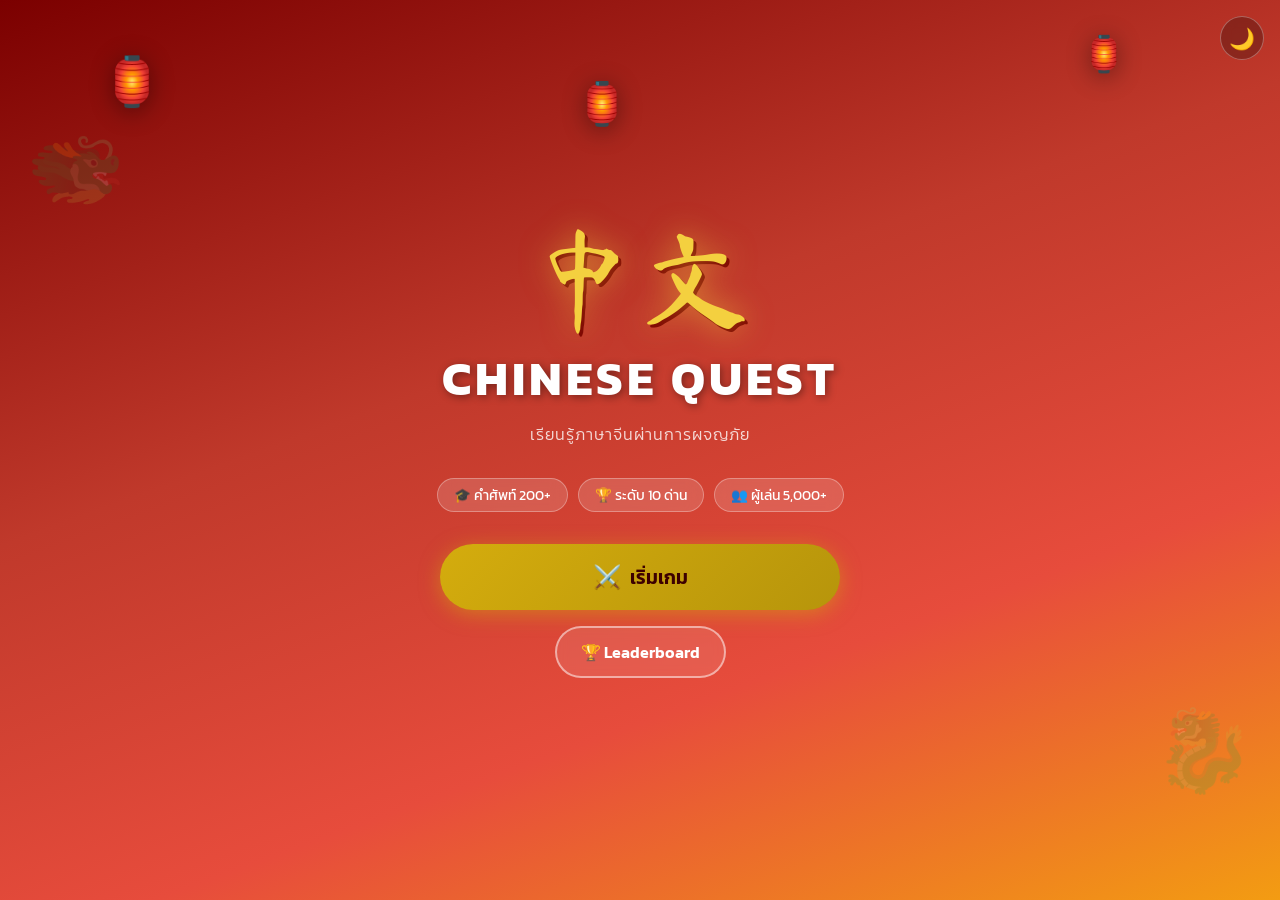
==== index.html @ a1ad199d "Add files via upload" ====
<!DOCTYPE html>
<html lang="th">
<head>
  <meta charset="UTF-8" />
  <meta name="viewport" content="width=device-width, initial-scale=1.0" />
  <title>Chinese Quest 🐉</title>
  <link rel="stylesheet" href="style.css" />
  <link href="https://fonts.googleapis.com/css2?family=Noto+Serif+SC:wght@400;700;900&family=Kanit:wght@300;400;600;700&family=Ma+Shan+Zheng&display=swap" rel="stylesheet" />
</head>
<body>

  <!-- ===== HOME PAGE ===== -->
  <div id="page-home" class="page active">
    <div class="home-bg">
      <div class="lantern lantern-1">🏮</div>
      <div class="lantern lantern-2">🏮</div>
      <div class="lantern lantern-3">🏮</div>
      <div class="dragon-deco top-left">🐲</div>
      <div class="dragon-deco bottom-right">🐉</div>
      <div class="cloud cloud-1">☁️</div>
      <div class="cloud cloud-2">☁️</div>
    </div>

    <div class="home-content">
      <div class="logo-wrapper">
        <div class="logo-chinese">中文</div>
        <div class="logo-title">Chinese Quest</div>
        <div class="logo-subtitle">เรียนรู้ภาษาจีนผ่านการผจญภัย</div>
      </div>

      <div class="home-stats">
        <div class="stat-pill">🎓 คำศัพท์ 200+</div>
        <div class="stat-pill">🏆 ระดับ 10 ด่าน</div>
        <div class="stat-pill">👥 ผู้เล่น 5,000+</div>
      </div>

      <div class="home-buttons">
        <button class="btn btn-primary btn-xl" onclick="window.location.href='game.html'">
          <span class="btn-icon">⚔️</span> เริ่มเกม
        </button>
        <div class="home-secondary-btns">
          <button class="btn btn-outline" onclick="window.location.href='leaderboard.html'">
            🏆 Leaderboard
          </button>
        </div>
      </div>

      <div class="dark-toggle" onclick="toggleDark()" title="Dark Mode">
        <span id="dark-icon">🌙</span>
      </div>
    </div>
  </div>

  <script>
    // Modal helpers
    function openModal(id)  { document.getElementById(id).classList.add('active'); }
    function closeModal(id) { document.getElementById(id).classList.remove('active'); }
    function closeModalOutside(e, id) { if (e.target.id === id) closeModal(id); }
    function switchModal(cId, oId) {
      closeModal(cId);
      setTimeout(() => openModal(oId), 200);
    }

    // Dark mode
    let isDark = false;
    function toggleDark() {
      isDark = !isDark;
      document.body.classList.toggle('dark', isDark);
      document.getElementById('dark-icon').textContent = isDark ? '☀️' : '🌙';
      localStorage.setItem('cq-dark', isDark ? '1' : '0');
    }
    (function () {
      if (localStorage.getItem('cq-dark') === '1') {
        isDark = true;
        document.body.classList.add('dark');
        const icon = document.getElementById('dark-icon');
        if (icon) icon.textContent = '☀️';
      }
    })();
  </script>
</body>
</html>
---- style.css ----
/* ============================================
   CHINESE QUEST - style.css
   ============================================ */

/* ---- CSS Variables ---- */
:root {
  --red:        #C0392B;
  --red-dark:   #922B21;
  --red-light:  #E74C3C;
  --gold:       #D4AC0D;
  --gold-light: #F4D03F;
  --gold-dark:  #B7950B;
  --white:      #FDFEFE;
  --off-white:  #FEF9E7;
  --bg:         #FFF5F5;
  --card-bg:    #FFFFFF;
  --text:       #2C1810;
  --text-soft:  #6D4C41;
  --border:     #F5CBA7;
  --shadow:     rgba(192,57,43,0.15);
  --correct:    #27AE60;
  --wrong:      #C0392B;
  --option-hover: #FEF5E7;
  --timer-ok:   #27AE60;
  --timer-warn: #E67E22;
  --timer-crit: #C0392B;
  --radius:     16px;
  --radius-sm:  10px;
}

body.dark {
  --bg:        #1A0A0A;
  --card-bg:   #2D1515;
  --text:      #FAEBD7;
  --text-soft: #D4A574;
  --border:    #5D2E2E;
  --shadow:    rgba(0,0,0,0.4);
  --off-white: #2D1515;
  --option-hover: #3D1F1F;
}

/* ---- Reset & Base ---- */
*, *::before, *::after { box-sizing: border-box; margin: 0; padding: 0; }

body {
  font-family: 'Kanit', sans-serif;
  background: var(--bg);
  color: var(--text);
  min-height: 100vh;
  overflow-x: hidden;
  transition: background 0.4s, color 0.4s;
}

/* ============================================
   PAGE SYSTEM
   ============================================ */
.page {
  display: none;
  min-height: 100vh;
  animation: pageFadeIn 0.4s ease;
}
.page.active { display: block; }

@keyframes pageFadeIn {
  from { opacity: 0; transform: translateY(12px); }
  to   { opacity: 1; transform: translateY(0); }
}

/* ============================================
   HOME PAGE
   ============================================ */
#page-home {
  position: relative;
  min-height: 100vh;
  background: linear-gradient(160deg, #7B0000 0%, #C0392B 40%, #E74C3C 70%, #F39C12 100%);
  overflow: hidden;
  display: flex;
  flex-direction: column;
  align-items: center;
  justify-content: center;
}

/* Decorative bg elements */
.home-bg { position: absolute; inset: 0; pointer-events: none; z-index: 0; }

.lantern {
  position: absolute;
  font-size: 3rem;
  animation: swing 3s ease-in-out infinite;
  filter: drop-shadow(0 4px 12px rgba(0,0,0,0.4));
}
.lantern-1 { top: 5%; left: 8%;  animation-delay: 0s; }
.lantern-2 { top: 3%; right: 12%; animation-delay: 0.8s; font-size: 2.2rem; }
.lantern-3 { top: 8%; left: 45%; animation-delay: 1.6s; font-size: 2.6rem; }

@keyframes swing {
  0%, 100% { transform: rotate(-8deg); }
  50%       { transform: rotate(8deg); }
}

.dragon-deco {
  position: absolute;
  font-size: 5rem;
  opacity: 0.15;
  animation: floatY 6s ease-in-out infinite;
}
.top-left    { top: 12%; left: 2%; animation-delay: 0s; transform: scaleX(-1); }
.bottom-right{ bottom: 10%; right: 2%; animation-delay: 3s; }

@keyframes floatY {
  0%, 100% { transform: translateY(0); }
  50%       { transform: translateY(-20px); }
}

.cloud {
  position: absolute;
  font-size: 2.5rem;
  opacity: 0.25;
  animation: driftX 12s linear infinite;
}
.cloud-1 { top: 60%; left: -5%; }
.cloud-2 { top: 40%; left: -5%; animation-delay: 6s; font-size: 1.8rem; }
@keyframes driftX {
  from { transform: translateX(0); }
  to   { transform: translateX(120vw); }
}

/* Home content */
.home-content {
  position: relative;
  z-index: 1;
  display: flex;
  flex-direction: column;
  align-items: center;
  gap: 32px;
  padding: 40px 20px;
  text-align: center;
}

.logo-wrapper {
  display: flex;
  flex-direction: column;
  align-items: center;
  gap: 8px;
}

.logo-chinese {
  font-family: 'Ma Shan Zheng', cursive;
  font-size: clamp(4rem, 12vw, 7rem);
  color: var(--gold-light);
  text-shadow: 0 0 30px rgba(244,208,63,0.6), 3px 3px 0 #7B0000;
  line-height: 1;
  animation: logoGlow 3s ease-in-out infinite;
}

@keyframes logoGlow {
  0%, 100% { text-shadow: 0 0 30px rgba(244,208,63,0.6), 3px 3px 0 #7B0000; }
  50%       { text-shadow: 0 0 60px rgba(244,208,63,0.9), 3px 3px 0 #7B0000; }
}

.logo-title {
  font-family: 'Kanit', sans-serif;
  font-weight: 700;
  font-size: clamp(1.8rem, 6vw, 3rem);
  color: #FFFFFF;
  letter-spacing: 4px;
  text-transform: uppercase;
  text-shadow: 2px 2px 8px rgba(0,0,0,0.4);
}

.logo-subtitle {
  font-size: clamp(0.85rem, 3vw, 1rem);
  color: rgba(255,255,255,0.8);
  font-weight: 300;
  letter-spacing: 1px;
}

/* Stats pills */
.home-stats {
  display: flex;
  gap: 10px;
  flex-wrap: wrap;
  justify-content: center;
}

.stat-pill {
  background: rgba(255,255,255,0.15);
  border: 1px solid rgba(255,255,255,0.3);
  backdrop-filter: blur(8px);
  color: #fff;
  padding: 6px 16px;
  border-radius: 999px;
  font-size: 0.85rem;
  font-weight: 400;
}

/* Buttons */
.home-buttons {
  display: flex;
  flex-direction: column;
  align-items: center;
  gap: 16px;
  width: 100%;
  max-width: 400px;
}

.home-secondary-btns {
  display: flex;
  gap: 10px;
  flex-wrap: wrap;
  justify-content: center;
}

/* Dark toggle */
.dark-toggle {
  position: fixed;
  top: 16px;
  right: 16px;
  z-index: 100;
  width: 44px;
  height: 44px;
  border-radius: 50%;
  background: rgba(0,0,0,0.25);
  display: flex;
  align-items: center;
  justify-content: center;
  cursor: pointer;
  font-size: 1.3rem;
  border: 1px solid rgba(255,255,255,0.3);
  transition: transform 0.2s, background 0.2s;
  backdrop-filter: blur(6px);
}
.dark-toggle:hover { transform: scale(1.1); background: rgba(0,0,0,0.4); }

/* ============================================
   BUTTONS
   ============================================ */
.btn {
  display: inline-flex;
  align-items: center;
  justify-content: center;
  gap: 8px;
  padding: 12px 24px;
  border-radius: 999px;
  border: none;
  cursor: pointer;
  font-family: 'Kanit', sans-serif;
  font-size: 1rem;
  font-weight: 600;
  transition: all 0.2s cubic-bezier(0.34,1.56,0.64,1);
  text-decoration: none;
}
.btn:active { transform: scale(0.95); }

.btn-primary {
  background: linear-gradient(135deg, var(--gold), var(--gold-dark));
  color: #3D0000;
  box-shadow: 0 4px 20px rgba(212,172,13,0.5);
}
.btn-primary:hover {
  background: linear-gradient(135deg, var(--gold-light), var(--gold));
  box-shadow: 0 6px 28px rgba(212,172,13,0.7);
  transform: translateY(-2px) scale(1.02);
}

.btn-gold {
  background: linear-gradient(135deg, #F4D03F, #D4AC0D);
  color: #3D0000;
  box-shadow: 0 4px 16px rgba(212,172,13,0.4);
}
.btn-gold:hover { transform: translateY(-2px) scale(1.02); }

.btn-outline {
  background: rgba(255,255,255,0.1);
  color: #fff;
  border: 2px solid rgba(255,255,255,0.5);
  backdrop-filter: blur(6px);
}
.btn-outline:hover {
  background: rgba(255,255,255,0.2);
  border-color: rgba(255,255,255,0.8);
  transform: translateY(-2px);
}

.btn-xl { padding: 16px 48px; font-size: 1.2rem; width: 100%; }
.btn-lg  { padding: 14px 36px; font-size: 1.05rem; }
.btn-block { width: 100%; display: flex; }
.btn-icon  { font-size: 1.2em; }

/* ============================================
   QUIZ PAGE
   ============================================ */
#page-quiz {
  display: none;
  flex-direction: column;
  min-height: 100vh;
  background: var(--bg);
  padding: 0;
}
#page-quiz.active { display: flex; }

.quiz-header {
  display: flex;
  justify-content: space-between;
  align-items: center;
  padding: 14px 20px;
  background: var(--card-bg);
  border-bottom: 2px solid var(--border);
  box-shadow: 0 2px 12px var(--shadow);
  gap: 12px;
  flex-wrap: wrap;
}

.btn-back {
  background: none;
  border: 2px solid var(--border);
  color: var(--text);
  padding: 8px 16px;
  border-radius: 999px;
  cursor: pointer;
  font-family: 'Kanit', sans-serif;
  font-size: 0.9rem;
  font-weight: 600;
  transition: all 0.2s;
}
.btn-back:hover { border-color: var(--red); color: var(--red); transform: translateX(-2px); }

.quiz-meta {
  display: flex;
  gap: 16px;
  align-items: center;
  font-weight: 600;
  font-size: 0.9rem;
}

.lives-display { font-size: 1.1rem; letter-spacing: 2px; }
.score-display { color: var(--red); }
.timer-display {
  background: var(--timer-ok);
  color: white;
  padding: 4px 14px;
  border-radius: 999px;
  font-size: 0.95rem;
  font-weight: 700;
  transition: background 0.3s;
  min-width: 70px;
  text-align: center;
}
.timer-display.warn { background: var(--timer-warn); }
.timer-display.crit { background: var(--timer-crit); animation: timerPulse 0.5s infinite; }

@keyframes timerPulse {
  0%, 100% { transform: scale(1); }
  50%       { transform: scale(1.08); }
}

/* Progress */
.progress-wrap {
  display: flex;
  align-items: center;
  gap: 12px;
  padding: 12px 20px;
  background: var(--card-bg);
  border-bottom: 1px solid var(--border);
}
.progress-bar {
  flex: 1;
  height: 10px;
  background: var(--border);
  border-radius: 999px;
  overflow: hidden;
}
.progress-fill {
  height: 100%;
  background: linear-gradient(90deg, var(--gold), var(--red));
  border-radius: 999px;
  transition: width 0.5s cubic-bezier(0.4,0,0.2,1);
  width: 0%;
}
.progress-text { font-size: 0.85rem; color: var(--text-soft); font-weight: 600; white-space: nowrap; }

/* Quiz card */
.quiz-card {
  flex: 1;
  display: flex;
  flex-direction: column;
  align-items: center;
  padding: 24px 20px;
  max-width: 640px;
  margin: 0 auto;
  width: 100%;
  gap: 16px;
}

.question-badge {
  background: linear-gradient(135deg, var(--red), var(--red-dark));
  color: white;
  padding: 4px 18px;
  border-radius: 999px;
  font-size: 0.8rem;
  font-weight: 600;
  letter-spacing: 1px;
  text-transform: uppercase;
}

.question-chinese {
  font-family: 'Ma Shan Zheng', cursive;
  font-size: clamp(4rem, 18vw, 7rem);
  color: var(--red);
  line-height: 1.1;
  text-shadow: 3px 3px 0 rgba(192,57,43,0.2);
  animation: charPop 0.4s cubic-bezier(0.34,1.56,0.64,1);
  text-align: center;
  cursor: pointer;
  transition: transform 0.15s;
}
.question-chinese:hover { transform: scale(1.06); }

@keyframes charPop {
  from { transform: scale(0.5); opacity: 0; }
  to   { transform: scale(1);   opacity: 1; }
}

/* ── Speak wrap: character + button side by side ── */
.chinese-speak-wrap {
  display: flex;
  align-items: center;
  justify-content: center;
  gap: 18px;
  width: 100%;
  flex-wrap: wrap;
}

/* ── Big glowing speak button ── */
.speak-btn {
  position: relative;
  display: flex;
  flex-direction: column;
  align-items: center;
  justify-content: center;
  gap: 4px;
  width: 72px;
  height: 72px;
  border-radius: 50%;
  border: 3px solid var(--gold);
  background: linear-gradient(135deg, #fff8e1, #fff3cd);
  cursor: pointer;
  overflow: hidden;
  transition: transform 0.2s cubic-bezier(0.34,1.56,0.64,1), box-shadow 0.2s;
  box-shadow: 0 4px 18px rgba(212,172,13,0.35), 0 0 0 0 rgba(212,172,13,0.4);
  flex-shrink: 0;
}
body.dark .speak-btn {
  background: linear-gradient(135deg, #3d2800, #5a3d00);
  border-color: var(--gold-light);
}
.speak-btn:hover {
  transform: scale(1.12);
  box-shadow: 0 6px 24px rgba(212,172,13,0.55), 0 0 0 6px rgba(212,172,13,0.15);
}
.speak-btn:active { transform: scale(0.95); }

.speak-btn.speaking {
  animation: speakPulse 0.8s ease-in-out infinite;
  border-color: var(--red);
  background: linear-gradient(135deg, #fff0f0, #ffe0e0);
  box-shadow: 0 0 0 0 rgba(192,57,43,0.5);
}
body.dark .speak-btn.speaking {
  background: linear-gradient(135deg, #3d0000, #5a1500);
}

@keyframes speakPulse {
  0%   { box-shadow: 0 0 0 0   rgba(192,57,43,0.6); }
  60%  { box-shadow: 0 0 0 14px rgba(192,57,43,0); }
  100% { box-shadow: 0 0 0 0   rgba(192,57,43,0); }
}

.speak-icon {
  font-size: 1.6rem;
  line-height: 1;
  transition: transform 0.2s;
  display: block;
}
.speak-btn.speaking .speak-icon {
  animation: iconBounce 0.4s ease-in-out infinite alternate;
}
@keyframes iconBounce {
  from { transform: scale(1); }
  to   { transform: scale(1.25); }
}

.speak-label {
  font-family: 'Kanit', sans-serif;
  font-size: 0.6rem;
  font-weight: 700;
  color: var(--gold-dark);
  letter-spacing: 0.5px;
  text-transform: uppercase;
  line-height: 1;
}
.speak-btn.speaking .speak-label { color: var(--red); }

/* Ripple */
.speak-ripple {
  position: absolute;
  inset: 0;
  border-radius: 50%;
  background: rgba(212,172,13,0.25);
  transform: scale(0);
  pointer-events: none;
}
.speak-btn.speaking .speak-ripple {
  animation: rippleOut 0.8s ease-out infinite;
}
@keyframes rippleOut {
  0%   { transform: scale(0.5); opacity: 0.6; }
  100% { transform: scale(2.2); opacity: 0; }
}

/* ── Pinyin + TTS status row ── */
.pinyin-wrap {
  display: flex;
  flex-direction: column;
  align-items: center;
  gap: 4px;
}

.question-pinyin {
  font-size: 1.2rem;
  color: var(--text-soft);
  font-style: italic;
  font-weight: 400;
}

/* TTS status chip */
.tts-status {
  font-size: 0.78rem;
  font-weight: 600;
  letter-spacing: 0.5px;
  color: var(--text-soft);
  min-height: 20px;
  transition: opacity 0.3s;
  text-align: center;
}
.tts-status.ok    { color: #27AE60; }
.tts-status.err   { color: var(--red); }
.tts-status.busy  { color: var(--gold-dark); }

.question-text {
  font-size: 1rem;
  color: var(--text);
  font-weight: 500;
  text-align: center;
}

/* Options */
.options-grid {
  display: grid;
  grid-template-columns: 1fr 1fr;
  gap: 12px;
  width: 100%;
  margin-top: 8px;
}

.option-btn {
  background: var(--card-bg);
  border: 2px solid var(--border);
  color: var(--text);
  border-radius: var(--radius);
  padding: 16px 12px;
  cursor: pointer;
  font-family: 'Kanit', sans-serif;
  font-size: 1rem;
  font-weight: 500;
  text-align: left;
  display: flex;
  align-items: center;
  gap: 10px;
  transition: all 0.2s cubic-bezier(0.34,1.56,0.64,1);
  position: relative;
  overflow: hidden;
  box-shadow: 0 2px 8px var(--shadow);
  min-height: 64px;
  animation: optionIn 0.35s cubic-bezier(0.34,1.56,0.64,1) both;
}
@keyframes optionIn {
  from { opacity: 0; transform: translateY(16px) scale(0.95); }
  to   { opacity: 1; transform: translateY(0)    scale(1); }
}
.option-btn:hover:not(:disabled) {
  border-color: var(--gold);
  background: var(--option-hover);
  transform: translateY(-3px) scale(1.02);
  box-shadow: 0 6px 20px var(--shadow);
}
.option-btn:disabled { cursor: default; }

.option-btn.correct {
  border-color: var(--correct);
  background: rgba(39,174,96,0.12);
  color: var(--correct);
  animation: correctBounce 0.4s cubic-bezier(0.34,1.56,0.64,1);
}
.option-btn.wrong {
  border-color: var(--wrong);
  background: rgba(192,57,43,0.1);
  color: var(--wrong);
  animation: wrongShake 0.4s ease;
}

@keyframes correctBounce {
  0%   { transform: scale(1); }
  40%  { transform: scale(1.08); }
  100% { transform: scale(1); }
}
@keyframes wrongShake {
  0%, 100% { transform: translateX(0); }
  20%       { transform: translateX(-6px); }
  40%       { transform: translateX(6px); }
  60%       { transform: translateX(-4px); }
  80%       { transform: translateX(4px); }
}

.option-letter {
  display: inline-block;
  width: 26px;
  height: 26px;
  line-height: 26px;
  background: var(--red);
  color: white;
  border-radius: 50%;
  font-size: 0.75rem;
  font-weight: 700;
  margin-right: 8px;
  flex-shrink: 0;
}

.option-btn.correct .option-letter { background: var(--correct); }
.option-btn.wrong   .option-letter { background: var(--wrong); }

/* Streak badge */
.streak-badge {
  display: inline-block;
  background: linear-gradient(135deg, #E67E22, #C0392B);
  color: white;
  padding: 6px 20px;
  border-radius: 999px;
  font-weight: 700;
  font-size: 0.95rem;
  box-shadow: 0 3px 12px rgba(230,126,34,0.45);
  animation: streakPop 0.4s cubic-bezier(0.34,1.56,0.64,1);
}
@keyframes streakPop {
  from { transform: scale(0.6); opacity: 0; }
  to   { transform: scale(1);   opacity: 1; }
}

/* result stats — 4 items */
.result-stats {
  display: grid;
  grid-template-columns: repeat(4, 1fr);
  gap: 10px;
  background: var(--bg);
  border-radius: var(--radius);
  padding: 14px 12px;
  width: 100%;
}
@media (max-width: 400px) {
  .result-stats { grid-template-columns: repeat(2, 1fr); }
}

/* Streak footer */
.quiz-footer { padding: 10px 20px; text-align: center; min-height: 48px; }
.streak-display { min-height: 36px; display: flex; align-items: center; justify-content: center; }
.feedback-overlay {
  position: fixed;
  inset: 0;
  z-index: 200;
  display: flex;
  align-items: center;
  justify-content: center;
  pointer-events: none;
}
.feedback-overlay.hidden { display: none; }

.feedback-content {
  font-size: clamp(2rem, 10vw, 4rem);
  animation: feedbackAnim 0.7s cubic-bezier(0.34,1.56,0.64,1) forwards;
  text-shadow: 0 4px 20px rgba(0,0,0,0.3);
}
@keyframes feedbackAnim {
  0%   { opacity: 0; transform: scale(0.3) translateY(40px); }
  50%  { opacity: 1; transform: scale(1.2) translateY(-10px); }
  80%  { transform: scale(0.95) translateY(0); }
  100% { opacity: 0; transform: scale(0.8) translateY(-30px); }
}

/* ============================================
   FEEDBACK OVERLAY
   ============================================ */
#page-result {
  display: none;
  align-items: center;
  justify-content: center;
  min-height: 100vh;
  background: linear-gradient(160deg, #7B0000, #C0392B, #E67E22);
  padding: 20px;
  position: relative;
  overflow: hidden;
}
#page-result.active { display: flex; }

.result-bg {
  position: absolute;
  inset: 0;
  pointer-events: none;
}

.confetti-wrap {
  position: absolute;
  inset: 0;
  overflow: hidden;
}

.confetti-piece {
  position: absolute;
  width: 10px;
  height: 10px;
  border-radius: 2px;
  animation: confettiFall linear infinite;
}
@keyframes confettiFall {
  0%   { transform: translateY(-100px) rotate(0deg); opacity: 1; }
  100% { transform: translateY(110vh)  rotate(720deg); opacity: 0.2; }
}

.result-card {
  position: relative;
  background: var(--card-bg);
  border-radius: 24px;
  padding: 40px 32px;
  max-width: 480px;
  width: 100%;
  text-align: center;
  box-shadow: 0 24px 80px rgba(0,0,0,0.4);
  animation: cardSlideUp 0.6s cubic-bezier(0.34,1.56,0.64,1);
  display: flex;
  flex-direction: column;
  gap: 20px;
  align-items: center;
}
@keyframes cardSlideUp {
  from { opacity: 0; transform: translateY(60px) scale(0.9); }
  to   { opacity: 1; transform: translateY(0) scale(1); }
}

.result-rank {
  font-size: 4rem;
  animation: rankBounce 1s cubic-bezier(0.34,1.56,0.64,1) 0.3s both;
}
@keyframes rankBounce {
  from { transform: scale(0); rotate: -20deg; }
  to   { transform: scale(1); rotate: 0deg; }
}
.result-rank-label {
  font-size: 1.4rem;
  font-weight: 700;
  color: var(--gold);
  letter-spacing: 2px;
  text-transform: uppercase;
}
.result-score-wrap { display: flex; align-items: baseline; gap: 4px; }
.result-score {
  font-size: 4rem;
  font-weight: 700;
  color: var(--red);
  line-height: 1;
  font-family: 'Noto Serif SC', serif;
}
.result-max { font-size: 1.2rem; color: var(--text-soft); }
.result-score-label { font-size: 0.9rem; color: var(--text-soft); margin-bottom: -8px; }

.result-stat { text-align: center; }
.result-stat-val {
  font-size: 1.6rem;
  font-weight: 700;
  color: var(--text);
  font-family: 'Noto Serif SC', serif;
}
.result-stat-label { font-size: 0.75rem; color: var(--text-soft); margin-top: 2px; }

.result-message {
  font-size: 1rem;
  color: var(--text-soft);
  font-weight: 400;
  font-style: italic;
}
.result-buttons {
  display: flex;
  flex-direction: column;
  gap: 10px;
  width: 100%;
}

/* ============================================
   LEADERBOARD
   ============================================ */
#page-leaderboard {
  display: none;
  flex-direction: column;
  min-height: 100vh;
  background: var(--bg);
}
#page-leaderboard.active { display: flex; }

.lb-header {
  background: linear-gradient(135deg, var(--red-dark), var(--red));
  color: white;
  padding: 20px 24px 28px;
  text-align: center;
  position: relative;
}
.lb-header .btn-back { position: absolute; left: 16px; top: 20px; border-color: rgba(255,255,255,0.4); color: white; }
.lb-header .btn-back:hover { border-color: white; color: white; background: rgba(255,255,255,0.15); }
.lb-title { font-size: 1.8rem; font-weight: 700; letter-spacing: 2px; }
.lb-subtitle { font-size: 0.9rem; opacity: 0.8; margin-top: 4px; }

/* Podium */
.lb-podium {
  display: flex;
  align-items: flex-end;
  justify-content: center;
  gap: 0;
  background: linear-gradient(135deg, var(--red-dark), var(--red));
  padding: 0 24px 24px;
}

.podium-item {
  display: flex;
  flex-direction: column;
  align-items: center;
  flex: 1;
  max-width: 120px;
}
.podium-crown { font-size: 1.5rem; margin-bottom: 4px; }
.podium-avatar { font-size: 2rem; margin-bottom: 4px; }
.podium-name { font-size: 0.75rem; color: white; font-weight: 600; margin-bottom: 4px; text-align: center; line-height: 1.2; }
.podium-score { font-size: 0.85rem; color: var(--gold-light); font-weight: 700; margin-bottom: 6px; }

.podium-block {
  width: 100%;
  border-radius: 8px 8px 0 0;
  display: flex;
  align-items: center;
  justify-content: center;
  font-size: 1.5rem;
  font-weight: 700;
  color: rgba(255,255,255,0.9);
}
.p1 { height: 80px; background: var(--gold); }
.p2 { height: 60px; background: #B0BEC5; }
.p3 { height: 45px; background: #A1887F; }

/* LB List */
.lb-list {
  flex: 1;
  padding: 16px;
  display: flex;
  flex-direction: column;
  gap: 10px;
  max-width: 640px;
  margin: 0 auto;
  width: 100%;
}

.lb-row {
  display: flex;
  align-items: center;
  gap: 14px;
  background: var(--card-bg);
  border-radius: var(--radius);
  padding: 14px 18px;
  border: 2px solid var(--border);
  box-shadow: 0 2px 8px var(--shadow);
  transition: transform 0.2s, border-color 0.2s;
  animation: rowSlide 0.4s ease both;
}
.lb-row:hover { transform: translateX(4px); border-color: var(--gold); }

@keyframes rowSlide {
  from { opacity: 0; transform: translateX(-20px); }
  to   { opacity: 1; transform: translateX(0); }
}

.lb-rank-num {
  width: 32px;
  height: 32px;
  border-radius: 50%;
  background: var(--bg);
  border: 2px solid var(--border);
  display: flex;
  align-items: center;
  justify-content: center;
  font-weight: 700;
  font-size: 0.85rem;
  color: var(--text-soft);
  flex-shrink: 0;
}
.lb-avatar { font-size: 1.6rem; }
.lb-info { flex: 1; }
.lb-name { font-weight: 600; font-size: 0.95rem; }
.lb-level { font-size: 0.78rem; color: var(--text-soft); }
.lb-score { font-weight: 700; color: var(--red); font-size: 1rem; font-family: 'Noto Serif SC', serif; }
.lb-badge { font-size: 1.2rem; }

.lb-footer { padding: 20px; text-align: center; }

/* ============================================
   MODALS
   ============================================ */
.modal-overlay {
  position: fixed;
  inset: 0;
  background: rgba(0,0,0,0.6);
  backdrop-filter: blur(6px);
  z-index: 300;
  display: none;
  align-items: center;
  justify-content: center;
  padding: 20px;
  animation: overlayIn 0.2s ease;
}
.modal-overlay.active { display: flex; }
@keyframes overlayIn {
  from { opacity: 0; }
  to   { opacity: 1; }
}

.modal-card {
  background: var(--card-bg);
  border-radius: 24px;
  max-width: 420px;
  width: 100%;
  box-shadow: 0 24px 60px rgba(0,0,0,0.4);
  animation: modalPop 0.35s cubic-bezier(0.34,1.56,0.64,1);
  overflow: hidden;
}
@keyframes modalPop {
  from { transform: scale(0.8) translateY(20px); opacity: 0; }
  to   { transform: scale(1)   translateY(0);    opacity: 1; }
}

.modal-header {
  background: linear-gradient(135deg, var(--red-dark), var(--red));
  color: white;
  padding: 20px 24px;
  display: flex;
  justify-content: space-between;
  align-items: center;
}
.modal-header h3 { font-size: 1.2rem; font-weight: 700; }
.modal-close {
  background: rgba(255,255,255,0.2);
  border: none;
  color: white;
  width: 32px;
  height: 32px;
  border-radius: 50%;
  cursor: pointer;
  font-size: 0.9rem;
  display: flex;
  align-items: center;
  justify-content: center;
  transition: background 0.2s;
}
.modal-close:hover { background: rgba(255,255,255,0.35); }

.modal-body { padding: 28px 24px; display: flex; flex-direction: column; gap: 16px; }

.form-group { display: flex; flex-direction: column; gap: 6px; }
.form-group label { font-size: 0.85rem; font-weight: 600; color: var(--text-soft); }
.form-input {
  padding: 12px 16px;
  border: 2px solid var(--border);
  border-radius: var(--radius-sm);
  font-family: 'Kanit', sans-serif;
  font-size: 1rem;
  background: var(--bg);
  color: var(--text);
  outline: none;
  transition: border-color 0.2s, box-shadow 0.2s;
}
.form-input:focus {
  border-color: var(--gold);
  box-shadow: 0 0 0 3px rgba(212,172,13,0.2);
}

.modal-switch { text-align: center; font-size: 0.85rem; color: var(--text-soft); }
.modal-switch a { color: var(--red); text-decoration: none; font-weight: 600; }
.modal-switch a:hover { text-decoration: underline; }

/* ============================================
   RESPONSIVE
   ============================================ */
@media (max-width: 480px) {
  .options-grid { grid-template-columns: 1fr; }
  .result-stats { gap: 12px; padding: 12px 16px; }
  .result-card { padding: 28px 20px; }
  .lb-podium { padding: 0 12px 20px; }
  .quiz-meta { gap: 8px; font-size: 0.8rem; }
  .home-secondary-btns { flex-direction: column; align-items: center; }
  .home-secondary-btns .btn { width: 100%; max-width: 260px; }
  .speak-btn { width: 60px; height: 60px; }
  .speak-icon { font-size: 1.3rem; }
  .chinese-speak-wrap { gap: 12px; }
}

@media (max-width: 360px) {
  .logo-chinese { font-size: 3.5rem; }
  .option-btn { padding: 12px 8px; font-size: 0.9rem; }
  .speak-btn { width: 52px; height: 52px; }
}

/* ── "tap to hear" tooltip on the character ── */
.question-chinese::after {
  content: "แตะเพื่อฟังเสียง 🔊";
  display: block;
  font-family: 'Kanit', sans-serif;
  font-size: 0.65rem;
  color: var(--text-soft);
  letter-spacing: 0.5px;
  font-style: normal;
  margin-top: -8px;
  opacity: 0.7;
  font-weight: 400;
}
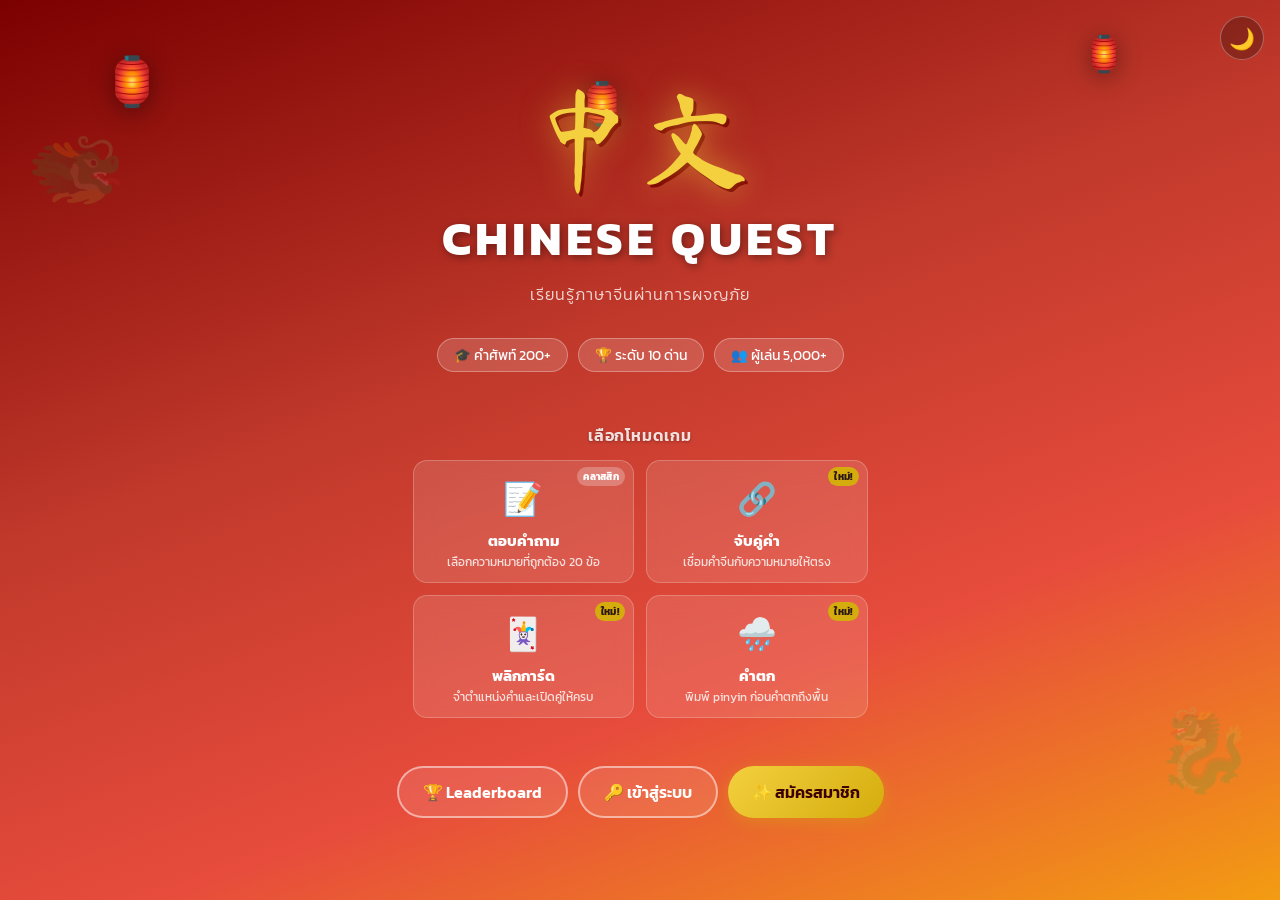
==== commit 245c8858: "Add files via upload" ====
--- a/index.html
+++ b/index.html
@@ -34,15 +34,55 @@
         <div class="stat-pill">👥 ผู้เล่น 5,000+</div>
       </div>
 
-      <div class="home-buttons">
-        <button class="btn btn-primary btn-xl" onclick="window.location.href='game.html'">
-          <span class="btn-icon">⚔️</span> เริ่มเกม
+      <!-- ===== GAME SELECTION ===== -->
+      <div class="game-select-section">
+        <div class="game-select-title">เลือกโหมดเกม</div>
+        <div class="game-cards-grid">
+          <a href="game.html" class="game-card game-card--quiz">
+            <div class="game-card__icon">📝</div>
+            <div class="game-card__info">
+              <div class="game-card__name">ตอบคำถาม</div>
+              <div class="game-card__desc">เลือกความหมายที่ถูกต้อง 20 ข้อ</div>
+            </div>
+            <div class="game-card__badge">คลาสสิก</div>
+          </a>
+          <a href="match.html" class="game-card game-card--match">
+            <div class="game-card__icon">🔗</div>
+            <div class="game-card__info">
+              <div class="game-card__name">จับคู่คำ</div>
+              <div class="game-card__desc">เชื่อมคำจีนกับความหมายให้ตรง</div>
+            </div>
+            <div class="game-card__badge">ใหม่!</div>
+          </a>
+          <a href="memory.html" class="game-card game-card--memory">
+            <div class="game-card__icon">🃏</div>
+            <div class="game-card__info">
+              <div class="game-card__name">พลิกการ์ด</div>
+              <div class="game-card__desc">จำตำแหน่งคำและเปิดคู่ให้ครบ</div>
+            </div>
+            <div class="game-card__badge">ใหม่!</div>
+          </a>
+          <a href="falling.html" class="game-card game-card--falling">
+            <div class="game-card__icon">🌧️</div>
+            <div class="game-card__info">
+              <div class="game-card__name">คำตก</div>
+              <div class="game-card__desc">พิมพ์ pinyin ก่อนคำตกถึงพื้น</div>
+            </div>
+            <div class="game-card__badge">ใหม่!</div>
+          </a>
+        </div>
+      </div>
+
+      <div class="home-secondary-btns" style="margin-top:1rem;">
+        <button class="btn btn-outline" onclick="window.location.href='leaderboard.html'">
+          🏆 Leaderboard
         </button>
-        <div class="home-secondary-btns">
-          <button class="btn btn-outline" onclick="window.location.href='leaderboard.html'">
-            🏆 Leaderboard
-          </button>
-        </div>
+        <button class="btn btn-outline" onclick="openModal('modal-login')">
+          🔑 เข้าสู่ระบบ
+        </button>
+        <button class="btn btn-gold" onclick="openModal('modal-register')">
+          ✨ สมัครสมาชิก
+        </button>
       </div>
 
       <div class="dark-toggle" onclick="toggleDark()" title="Dark Mode">
@@ -51,8 +91,55 @@
     </div>
   </div>
 
+  <!-- ===== MODAL LOGIN ===== -->
+  <div id="modal-login" class="modal-overlay" onclick="closeModalOutside(event,'modal-login')">
+    <div class="modal-card">
+      <div class="modal-header">
+        <h3>🔑 เข้าสู่ระบบ</h3>
+        <button class="modal-close" onclick="closeModal('modal-login')">✕</button>
+      </div>
+      <div class="modal-body">
+        <div class="form-group">
+          <label>ชื่อผู้ใช้</label>
+          <input type="text" class="form-input" placeholder="กรอกชื่อผู้ใช้" />
+        </div>
+        <div class="form-group">
+          <label>รหัสผ่าน</label>
+          <input type="password" class="form-input" placeholder="กรอกรหัสผ่าน" />
+        </div>
+        <button class="btn btn-primary btn-block" onclick="closeModal('modal-login')">เข้าสู่ระบบ</button>
+        <p class="modal-switch">ยังไม่มีบัญชี? <a href="#" onclick="switchModal('modal-login','modal-register')">สมัครสมาชิก</a></p>
+      </div>
+    </div>
+  </div>
+
+  <!-- ===== MODAL REGISTER ===== -->
+  <div id="modal-register" class="modal-overlay" onclick="closeModalOutside(event,'modal-register')">
+    <div class="modal-card">
+      <div class="modal-header">
+        <h3>✨ สมัครสมาชิก</h3>
+        <button class="modal-close" onclick="closeModal('modal-register')">✕</button>
+      </div>
+      <div class="modal-body">
+        <div class="form-group">
+          <label>ชื่อผู้ใช้</label>
+          <input type="text" class="form-input" placeholder="ตั้งชื่อผู้ใช้" />
+        </div>
+        <div class="form-group">
+          <label>อีเมล</label>
+          <input type="email" class="form-input" placeholder="กรอกอีเมล" />
+        </div>
+        <div class="form-group">
+          <label>รหัสผ่าน</label>
+          <input type="password" class="form-input" placeholder="ตั้งรหัสผ่าน" />
+        </div>
+        <button class="btn btn-gold btn-block" onclick="closeModal('modal-register')">สมัครสมาชิก</button>
+        <p class="modal-switch">มีบัญชีแล้ว? <a href="#" onclick="switchModal('modal-register','modal-login')">เข้าสู่ระบบ</a></p>
+      </div>
+    </div>
+  </div>
+
   <script>
-    // Modal helpers
     function openModal(id)  { document.getElementById(id).classList.add('active'); }
     function closeModal(id) { document.getElementById(id).classList.remove('active'); }
     function closeModalOutside(e, id) { if (e.target.id === id) closeModal(id); }
@@ -60,8 +147,6 @@
       closeModal(cId);
       setTimeout(() => openModal(oId), 200);
     }
-
-    // Dark mode
     let isDark = false;
     function toggleDark() {
       isDark = !isDark;
--- a/style.css
+++ b/style.css
@@ -1035,3 +1035,253 @@
   opacity: 0.7;
   font-weight: 400;
 }
+
+/* ============================================
+   GAME SELECTION (Home Page)
+   ============================================ */
+.game-select-section {
+  width: 100%;
+  max-width: 520px;
+  margin: 1.2rem auto 0;
+  padding: 0 1rem;
+}
+.game-select-title {
+  text-align: center;
+  font-size: 1rem;
+  font-weight: 600;
+  color: rgba(255,255,255,0.85);
+  letter-spacing: 0.05em;
+  margin-bottom: 0.8rem;
+  text-shadow: 0 1px 3px rgba(0,0,0,0.3);
+}
+.game-cards-grid {
+  display: grid;
+  grid-template-columns: 1fr 1fr;
+  gap: 0.75rem;
+}
+.game-card {
+  display: flex;
+  flex-direction: column;
+  align-items: center;
+  background: rgba(255,255,255,0.12);
+  backdrop-filter: blur(10px);
+  border: 1.5px solid rgba(255,255,255,0.22);
+  border-radius: 14px;
+  padding: 0.9rem 0.7rem 0.75rem;
+  text-decoration: none;
+  color: #fff;
+  cursor: pointer;
+  transition: transform 0.18s, background 0.18s, box-shadow 0.18s;
+  position: relative;
+  overflow: hidden;
+}
+.game-card:hover {
+  transform: translateY(-3px) scale(1.02);
+  background: rgba(255,255,255,0.22);
+  box-shadow: 0 8px 24px rgba(0,0,0,0.25);
+}
+.game-card:active { transform: scale(0.97); }
+.game-card__icon { font-size: 2rem; margin-bottom: 0.35rem; }
+.game-card__name { font-size: 0.95rem; font-weight: 700; margin-bottom: 0.2rem; }
+.game-card__desc { font-size: 0.72rem; opacity: 0.82; text-align: center; line-height: 1.3; }
+.game-card__badge {
+  position: absolute;
+  top: 6px; right: 8px;
+  font-size: 0.62rem;
+  font-weight: 700;
+  padding: 2px 6px;
+  border-radius: 20px;
+  letter-spacing: 0.03em;
+}
+.game-card--quiz .game-card__badge   { background: rgba(255,255,255,0.25); }
+.game-card--match .game-card__badge  { background: #D4AC0D; color: #2C1810; }
+.game-card--memory .game-card__badge { background: #D4AC0D; color: #2C1810; }
+.game-card--falling .game-card__badge{ background: #D4AC0D; color: #2C1810; }
+
+/* ============================================
+   MATCH GAME
+   ============================================ */
+.match-arena {
+  display: flex;
+  gap: 0.6rem;
+  padding: 1rem 0.8rem;
+  max-width: 500px;
+  margin: 0 auto;
+}
+.match-col {
+  flex: 1;
+  display: flex;
+  flex-direction: column;
+  gap: 0.5rem;
+}
+.match-btn {
+  width: 100%;
+  padding: 0.7rem 0.5rem;
+  border: 2px solid var(--border);
+  border-radius: var(--radius-sm);
+  background: var(--card-bg);
+  color: var(--text);
+  font-family: inherit;
+  font-size: 1rem;
+  font-weight: 600;
+  cursor: pointer;
+  transition: all 0.15s;
+  text-align: center;
+  line-height: 1.2;
+}
+.match-btn--chinese { font-family: 'Noto Serif SC', serif; font-size: 1.3rem; }
+.match-btn:hover:not(:disabled) { border-color: var(--gold); background: var(--option-hover); transform: scale(1.02); }
+.match-btn.selected { border-color: var(--gold); background: #FEF9E7; box-shadow: 0 0 0 3px rgba(212,172,13,0.25); }
+body.dark .match-btn.selected { background: #3D2F00; }
+.match-btn.matched { background: #EAFAF1; border-color: var(--correct); color: var(--correct); opacity: 0.7; }
+body.dark .match-btn.matched { background: #0D3320; }
+.match-btn.wrong-flash { animation: wrongFlash 0.4s ease; }
+@keyframes wrongFlash {
+  0%,100% { background: var(--card-bg); }
+  50% { background: #FADBD8; border-color: var(--wrong); }
+}
+.match-result-overlay {
+  position: fixed; inset: 0;
+  background: rgba(0,0,0,0.6);
+  display: flex; align-items: center; justify-content: center;
+  z-index: 200;
+  animation: pageFadeIn 0.3s ease;
+}
+.match-result-overlay.hidden { display: none; }
+.match-result-card {
+  background: var(--card-bg);
+  border-radius: 20px;
+  padding: 2rem 2.5rem;
+  text-align: center;
+  box-shadow: 0 20px 60px rgba(0,0,0,0.4);
+  animation: popIn 0.3s ease;
+}
+@keyframes popIn {
+  from { transform: scale(0.85); opacity: 0; }
+  to { transform: scale(1); opacity: 1; }
+}
+
+/* ============================================
+   MEMORY GAME
+   ============================================ */
+.memory-grid {
+  display: grid;
+  grid-template-columns: repeat(4, 1fr);
+  gap: 0.5rem;
+  padding: 0.8rem;
+  max-width: 480px;
+  margin: 0 auto;
+}
+.mem-card {
+  aspect-ratio: 3/4;
+  cursor: pointer;
+  perspective: 600px;
+}
+.mem-card-inner {
+  position: relative;
+  width: 100%; height: 100%;
+  transform-style: preserve-3d;
+  transition: transform 0.45s ease;
+  border-radius: 10px;
+}
+.mem-card.flipped .mem-card-inner,
+.mem-card.mem-matched .mem-card-inner {
+  transform: rotateY(180deg);
+}
+.mem-card-front, .mem-card-back {
+  position: absolute; inset: 0;
+  backface-visibility: hidden;
+  border-radius: 10px;
+  display: flex; align-items: center; justify-content: center;
+  font-size: 1.5rem;
+  border: 2px solid var(--border);
+}
+.mem-card-front {
+  background: linear-gradient(135deg, #C0392B, #922B21);
+  color: white;
+  font-size: 1.8rem;
+}
+.mem-card-back {
+  transform: rotateY(180deg);
+  background: var(--card-bg);
+  color: var(--text);
+}
+.mem-card-back.mem-chinese { font-family: 'Noto Serif SC', serif; font-size: 1.4rem; font-weight: 700; color: var(--red); }
+.mem-card-back.mem-thai    { font-size: 0.85rem; font-weight: 600; text-align: center; padding: 0.3rem; }
+.mem-card.mem-matched .mem-card-front { background: linear-gradient(135deg,#27AE60,#1E8449); }
+.mem-card.mem-matched .mem-card-back  { background: #EAFAF1; border-color: var(--correct); }
+body.dark .mem-card.mem-matched .mem-card-back { background: #0D3320; }
+
+/* ============================================
+   FALLING WORDS GAME
+   ============================================ */
+.falling-arena {
+  position: relative;
+  width: 100%;
+  height: calc(100vh - 240px);
+  min-height: 220px;
+  overflow: hidden;
+  background: linear-gradient(180deg, rgba(120,0,0,0.05) 0%, rgba(192,57,43,0.08) 100%);
+  border-bottom: 3px solid var(--red);
+}
+.falling-word {
+  position: absolute;
+  font-family: 'Noto Serif SC', serif;
+  font-size: 1.5rem;
+  font-weight: 700;
+  color: var(--red);
+  background: var(--card-bg);
+  border: 2px solid var(--border);
+  border-radius: 10px;
+  padding: 0.35rem 0.7rem;
+  box-shadow: 0 4px 12px var(--shadow);
+  transition: top 0.05s linear;
+  cursor: default;
+  user-select: none;
+  animation: wordAppear 0.2s ease;
+}
+@keyframes wordAppear {
+  from { opacity: 0; transform: scale(0.7); }
+  to   { opacity: 1; transform: scale(1); }
+}
+.falling-word.fall-hit {
+  animation: hitBurst 0.3s ease forwards;
+}
+@keyframes hitBurst {
+  0%   { transform: scale(1); opacity: 1; }
+  50%  { transform: scale(1.4); opacity: 0.8; background: #EAFAF1; }
+  100% { transform: scale(0); opacity: 0; }
+}
+.falling-word.fall-wrong-flash {
+  animation: fallingWrongFlash 0.3s ease;
+}
+@keyframes fallingWrongFlash {
+  0%,100% {}
+  50% { background: #FADBD8; border-color: var(--wrong); }
+}
+.falling-input-zone {
+  padding: 0.6rem 0.8rem;
+  background: var(--card-bg);
+  border-top: 1px solid var(--border);
+}
+.falling-options {
+  display: grid;
+  grid-template-columns: 1fr 1fr;
+  gap: 0.5rem;
+  max-width: 500px;
+  margin: 0 auto;
+}
+.falling-opt-btn {
+  padding: 0.6rem 0.5rem;
+  border: 2px solid var(--border);
+  border-radius: var(--radius-sm);
+  background: var(--card-bg);
+  color: var(--text);
+  font-family: inherit;
+  font-size: 0.9rem;
+  font-weight: 600;
+  cursor: pointer;
+  transition: all 0.15s;
+}
+.falling-opt-btn:hover { border-color: var(--gold); background: var(--option-hover); transform: scale(1.02); }
+.falling-opt-btn:active { transform: scale(0.96); }
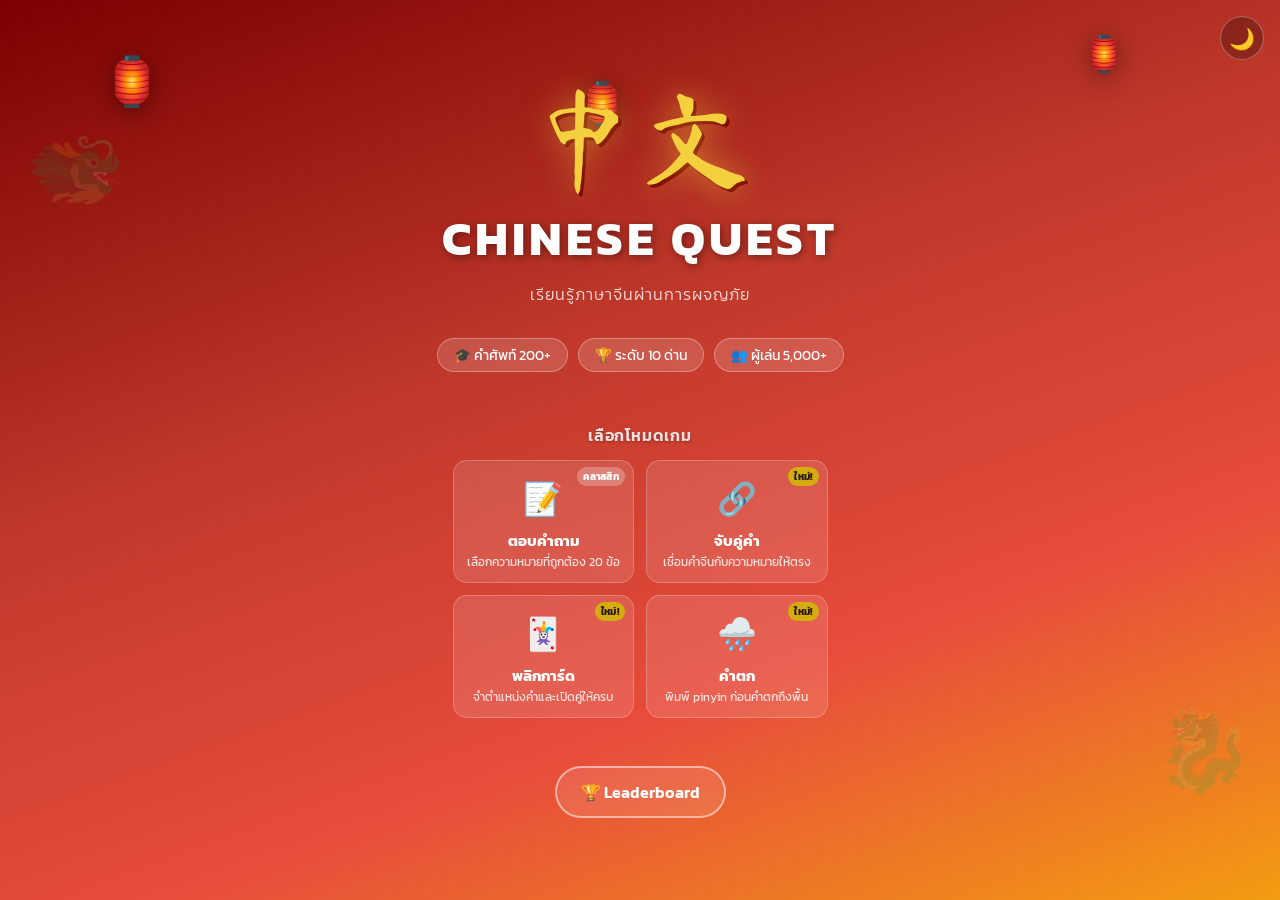
==== commit c64a0f64: "Add files via upload" ====
--- a/index.html
+++ b/index.html
@@ -77,64 +77,10 @@
         <button class="btn btn-outline" onclick="window.location.href='leaderboard.html'">
           🏆 Leaderboard
         </button>
-        <button class="btn btn-outline" onclick="openModal('modal-login')">
-          🔑 เข้าสู่ระบบ
-        </button>
-        <button class="btn btn-gold" onclick="openModal('modal-register')">
-          ✨ สมัครสมาชิก
-        </button>
       </div>
 
       <div class="dark-toggle" onclick="toggleDark()" title="Dark Mode">
         <span id="dark-icon">🌙</span>
-      </div>
-    </div>
-  </div>
-
-  <!-- ===== MODAL LOGIN ===== -->
-  <div id="modal-login" class="modal-overlay" onclick="closeModalOutside(event,'modal-login')">
-    <div class="modal-card">
-      <div class="modal-header">
-        <h3>🔑 เข้าสู่ระบบ</h3>
-        <button class="modal-close" onclick="closeModal('modal-login')">✕</button>
-      </div>
-      <div class="modal-body">
-        <div class="form-group">
-          <label>ชื่อผู้ใช้</label>
-          <input type="text" class="form-input" placeholder="กรอกชื่อผู้ใช้" />
-        </div>
-        <div class="form-group">
-          <label>รหัสผ่าน</label>
-          <input type="password" class="form-input" placeholder="กรอกรหัสผ่าน" />
-        </div>
-        <button class="btn btn-primary btn-block" onclick="closeModal('modal-login')">เข้าสู่ระบบ</button>
-        <p class="modal-switch">ยังไม่มีบัญชี? <a href="#" onclick="switchModal('modal-login','modal-register')">สมัครสมาชิก</a></p>
-      </div>
-    </div>
-  </div>
-
-  <!-- ===== MODAL REGISTER ===== -->
-  <div id="modal-register" class="modal-overlay" onclick="closeModalOutside(event,'modal-register')">
-    <div class="modal-card">
-      <div class="modal-header">
-        <h3>✨ สมัครสมาชิก</h3>
-        <button class="modal-close" onclick="closeModal('modal-register')">✕</button>
-      </div>
-      <div class="modal-body">
-        <div class="form-group">
-          <label>ชื่อผู้ใช้</label>
-          <input type="text" class="form-input" placeholder="ตั้งชื่อผู้ใช้" />
-        </div>
-        <div class="form-group">
-          <label>อีเมล</label>
-          <input type="email" class="form-input" placeholder="กรอกอีเมล" />
-        </div>
-        <div class="form-group">
-          <label>รหัสผ่าน</label>
-          <input type="password" class="form-input" placeholder="ตั้งรหัสผ่าน" />
-        </div>
-        <button class="btn btn-gold btn-block" onclick="closeModal('modal-register')">สมัครสมาชิก</button>
-        <p class="modal-switch">มีบัญชีแล้ว? <a href="#" onclick="switchModal('modal-register','modal-login')">เข้าสู่ระบบ</a></p>
       </div>
     </div>
   </div>
